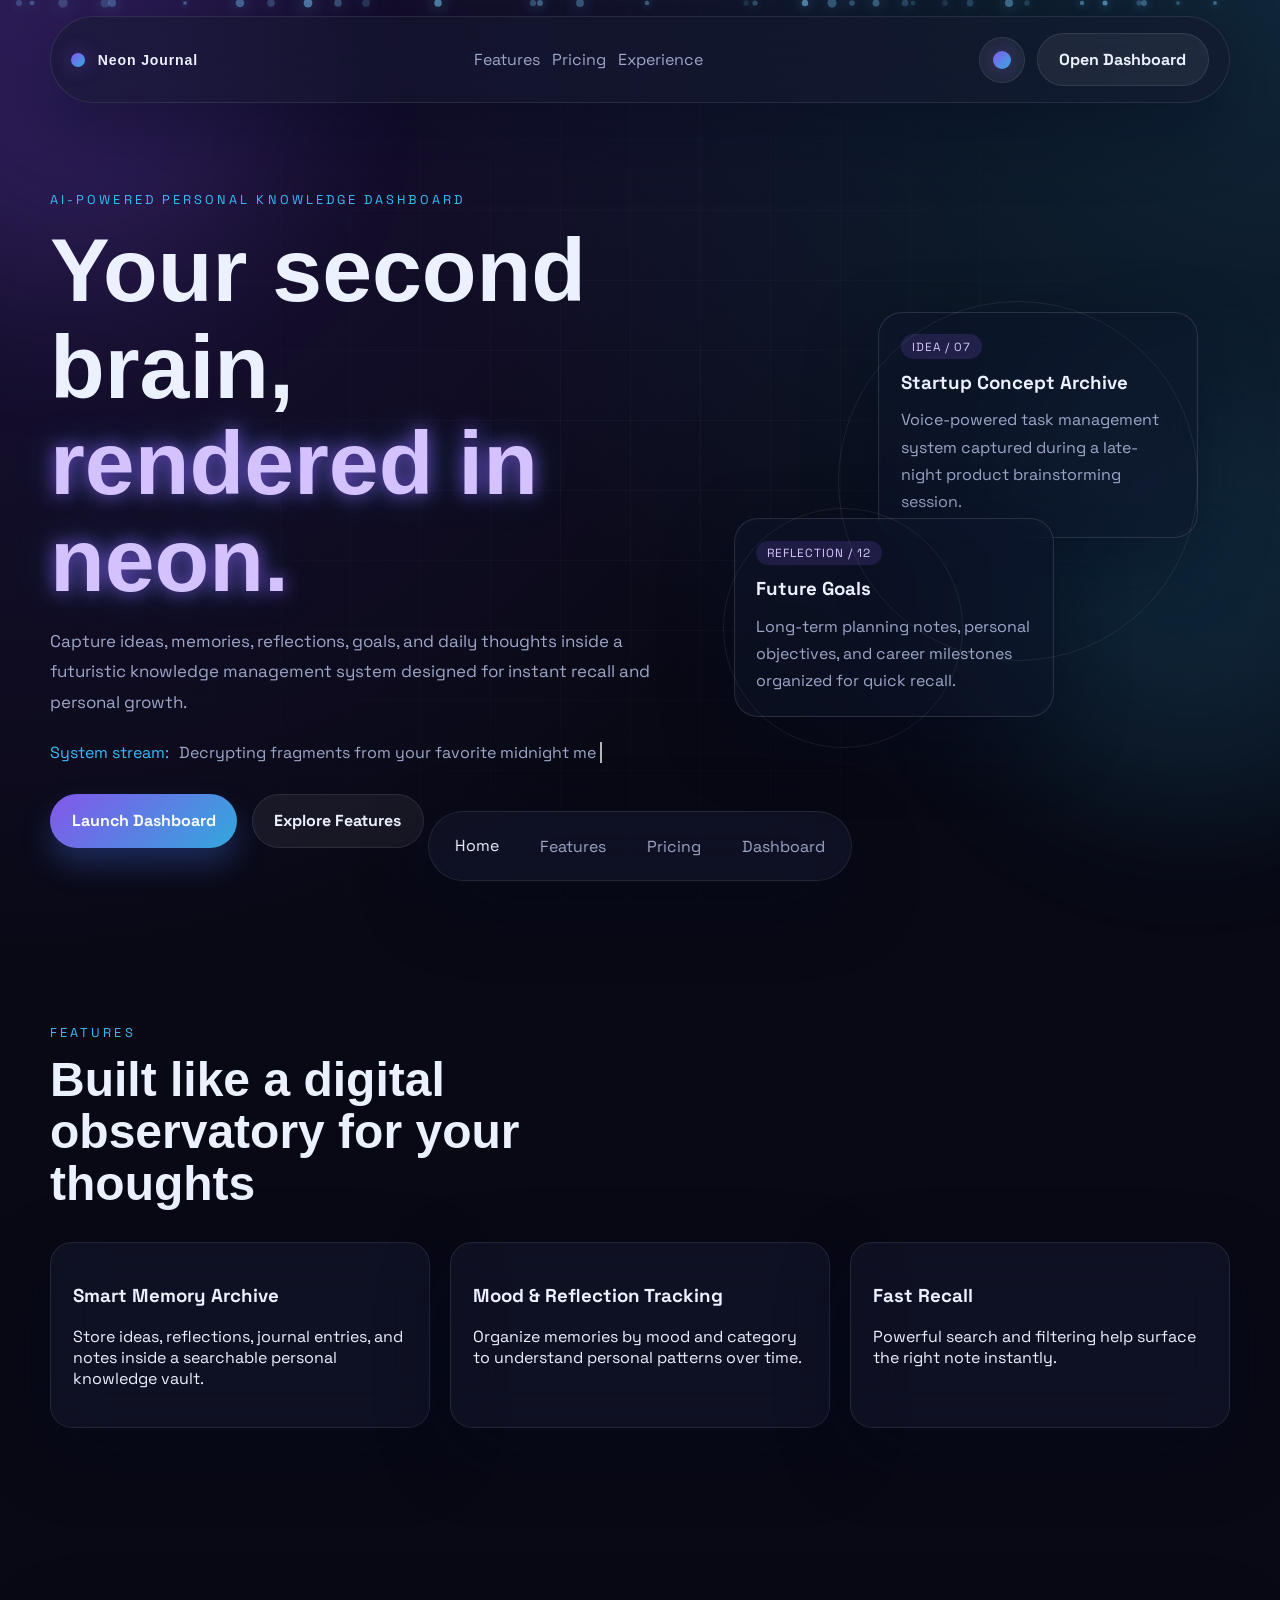
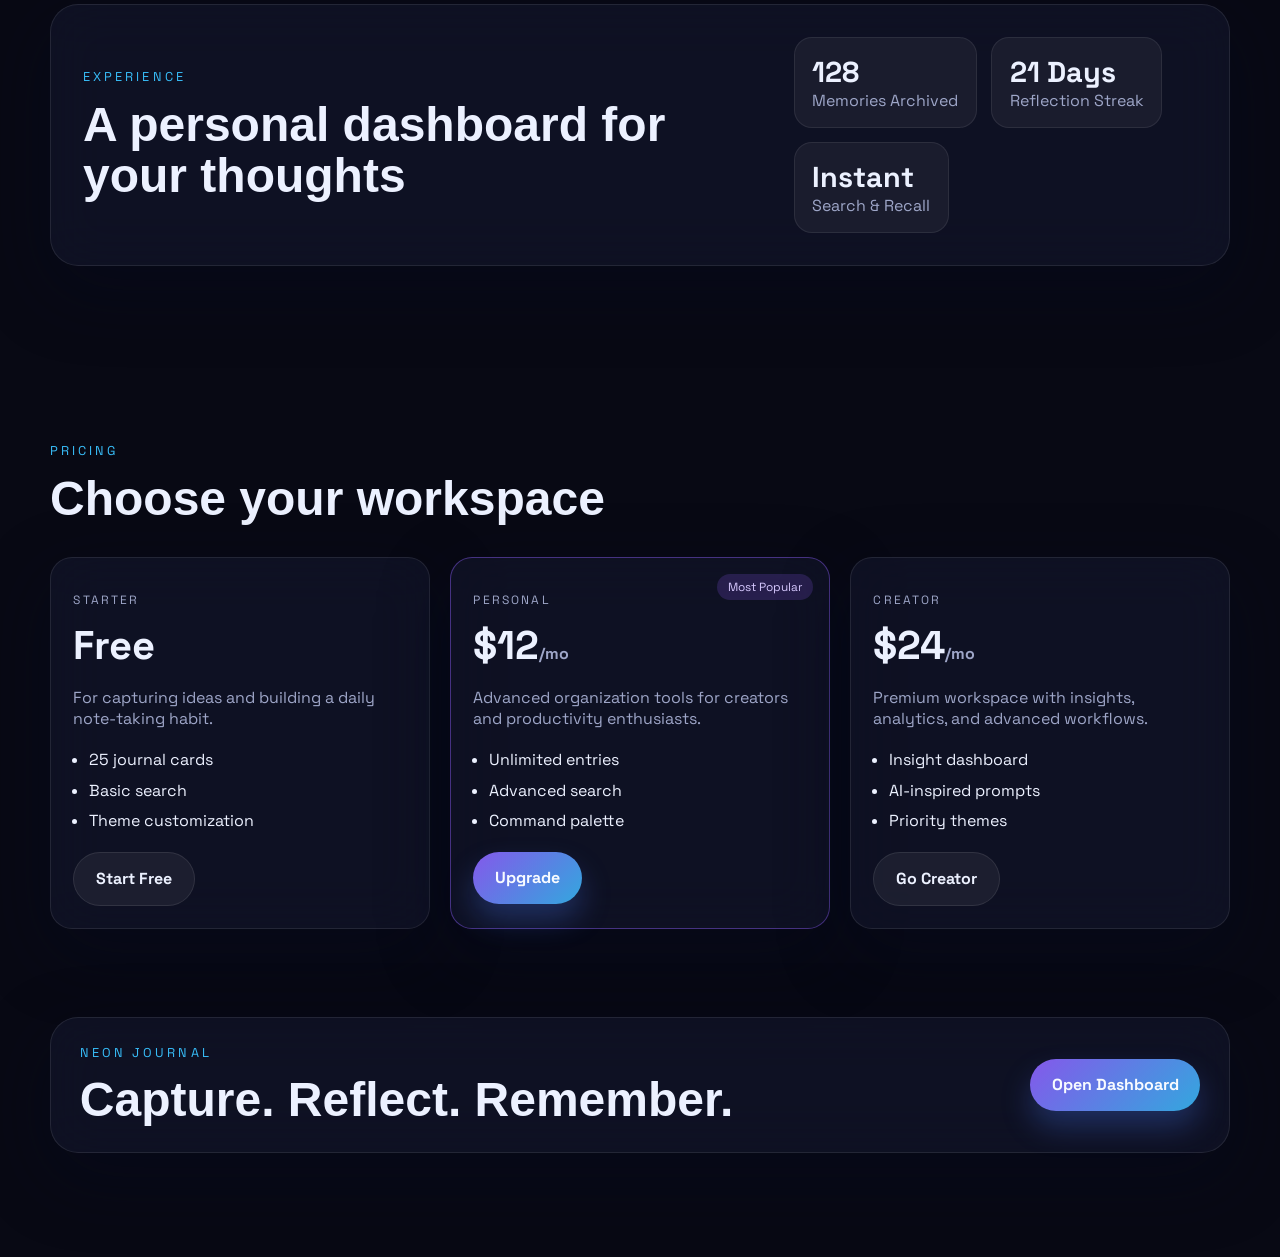
==== index.html @ 52aa4082 "Initial release: Neon Journal" ====
<!DOCTYPE html>
<html lang="en">
<head>
  <meta charset="UTF-8" />
  <meta name="viewport" content="width=device-width, initial-scale=1.0" />

  <title>Neon Journal</title>

  <meta
    name="description"
    content="A futuristic AI-inspired personal knowledge dashboard for notes, reflections, ideas, and memory tracking."
  />

  <link rel="preconnect" href="https://fonts.googleapis.com" />
  <link rel="preconnect" href="https://fonts.gstatic.com" crossorigin />

  <link
    href="https://fonts.googleapis.com/css2?family=Space+Grotesk:wght@400;500;700&family=Syncopate:wght@400;700&display=swap"
    rel="stylesheet"
  />

  <link rel="stylesheet" href="assets/css/main.css" />
</head>

<body class="theme-dark landing-page">
  <div class="loader" id="pageLoader" aria-hidden="true">
    <div class="loader__core"></div>
    <p class="loader__text">Booting Knowledge System...</p>
  </div>

  <div class="page-shell">
    <div class="particles" id="particles"></div>

    <div class="ambient ambient--left"></div>
    <div class="ambient ambient--right"></div>

    <!-- HEADER -->

    <header class="topbar glass-panel">
      <a class="brand" href="index.html">
        <span class="brand__mark"></span>
        <span class="brand__text">Neon Journal</span>
      </a>

      <nav class="topbar__nav">
        <a href="#features">Features</a>
        <a href="#pricing">Pricing</a>
        <a href="#experience">Experience</a>
      </nav>

      <div class="topbar__actions">
        <button
          class="icon-button theme-toggle"
          type="button"
          data-theme-toggle
          aria-label="Toggle theme"
        >
          <span class="theme-toggle__orb"></span>
        </button>

        <a class="button button--ghost" href="dashboard.html">
          Open Dashboard
        </a>
      </div>
    </header>

    <!-- MAIN -->

    <main>

      <!-- HERO -->

      <section class="hero section" id="hero">
        <div class="hero__content">

          <p class="eyebrow reveal">
            AI-Powered Personal Knowledge Dashboard
          </p>

          <h1 class="hero__title reveal">
            Your second brain,
            <span class="hero__title-glow">
              rendered in neon.
            </span>
          </h1>

          <p class="hero__copy reveal">
            Capture ideas, memories, reflections, goals, and daily thoughts
            inside a futuristic knowledge management system designed for
            instant recall and personal growth.
          </p>

          <div class="typing-line reveal">
            <span class="typing-line__label">System stream:</span>

            <span
              class="typing-line__text"
              id="landingTyping"
            ></span>
          </div>

          <div class="hero__actions reveal">
            <a class="button" href="dashboard.html">
              Launch Dashboard
            </a>

            <a class="button button--ghost" href="#features">
              Explore Features
            </a>
          </div>
        </div>

        <!-- FLOATING CARDS -->

        <div class="hero__visual reveal">

          <div class="floating-card floating-card--primary">
            <span class="floating-card__tag">
              Idea / 07
            </span>

            <h3>Startup Concept Archive</h3>

            <p>
              Voice-powered task management system captured during a late-night
              product brainstorming session.
            </p>
          </div>

          <div class="floating-card floating-card--secondary">
            <span class="floating-card__tag">
              Reflection / 12
            </span>

            <h3>Future Goals</h3>

            <p>
              Long-term planning notes, personal objectives, and career
              milestones organized for quick recall.
            </p>
          </div>

          <div class="orbit-ring orbit-ring--one"></div>
          <div class="orbit-ring orbit-ring--two"></div>

        </div>
      </section>

      <!-- FEATURES -->

      <section class="section section--feature" id="features">

        <div class="section-heading reveal">
          <p class="eyebrow">Features</p>

          <h2>
            Built like a digital observatory for your thoughts
          </h2>
        </div>

        <div class="feature-grid">

          <article class="glass-card reveal tilt-card">
            <h3>Smart Memory Archive</h3>

            <p>
              Store ideas, reflections, journal entries, and notes inside
              a searchable personal knowledge vault.
            </p>
          </article>

          <article class="glass-card reveal tilt-card">
            <h3>Mood & Reflection Tracking</h3>

            <p>
              Organize memories by mood and category to understand
              personal patterns over time.
            </p>
          </article>

          <article class="glass-card reveal tilt-card">
            <h3>Fast Recall</h3>

            <p>
              Powerful search and filtering help surface the right note
              instantly.
            </p>
          </article>

        </div>
      </section>

      <!-- EXPERIENCE -->

      <section
        class="section section--experience"
        id="experience"
      >
        <div class="experience-panel glass-panel reveal">

          <div>
            <p class="eyebrow">Experience</p>

            <h2>
              A personal dashboard for your thoughts
            </h2>
          </div>

          <div class="stat-strip">

            <div class="stat-chip">
              <strong>128</strong>
              <span>Memories Archived</span>
            </div>

            <div class="stat-chip">
              <strong>21 Days</strong>
              <span>Reflection Streak</span>
            </div>

            <div class="stat-chip">
              <strong>Instant</strong>
              <span>Search & Recall</span>
            </div>

          </div>
        </div>
      </section>

      <!-- PRICING -->

      <section
        class="section section--pricing"
        id="pricing"
      >

        <div class="section-heading reveal">
          <p class="eyebrow">Pricing</p>

          <h2>Choose your workspace</h2>
        </div>

        <div class="pricing-grid">

          <article class="pricing-card glass-card reveal">

            <p class="pricing-card__tier">
              Starter
            </p>

            <h3>Free</h3>

            <p>
              For capturing ideas and building a daily note-taking habit.
            </p>

            <ul class="pricing-card__list">
              <li>25 journal cards</li>
              <li>Basic search</li>
              <li>Theme customization</li>
            </ul>

            <a
              class="button button--ghost"
              href="dashboard.html"
            >
              Start Free
            </a>

          </article>

          <article
            class="pricing-card pricing-card--featured glass-card reveal"
          >

            <span class="pricing-card__badge">
              Most Popular
            </span>

            <p class="pricing-card__tier">
              Personal
            </p>

            <h3>$12<span>/mo</span></h3>

            <p>
              Advanced organization tools for creators and productivity enthusiasts.
            </p>

            <ul class="pricing-card__list">
              <li>Unlimited entries</li>
              <li>Advanced search</li>
              <li>Command palette</li>
            </ul>

            <a class="button" href="dashboard.html">
              Upgrade
            </a>

          </article>

          <article class="pricing-card glass-card reveal">

            <p class="pricing-card__tier">
              Creator
            </p>

            <h3>$24<span>/mo</span></h3>

            <p>
              Premium workspace with insights, analytics, and advanced workflows.
            </p>

            <ul class="pricing-card__list">
              <li>Insight dashboard</li>
              <li>AI-inspired prompts</li>
              <li>Priority themes</li>
            </ul>

            <a
              class="button button--ghost"
              href="dashboard.html"
            >
              Go Creator
            </a>

          </article>

        </div>
      </section>

    </main>

    <!-- FOOTER -->

    <footer class="footer glass-panel reveal">
      <div>
        <p class="eyebrow">
          Neon Journal
        </p>

        <h2>
          Capture. Reflect. Remember.
        </h2>
      </div>

      <a class="button" href="dashboard.html">
        Open Dashboard
      </a>
    </footer>

    <!-- DOCK -->

    <nav class="dock glass-panel">
      <a href="#hero" class="dock__item active">Home</a>
      <a href="#features" class="dock__item">Features</a>
      <a href="#pricing" class="dock__item">Pricing</a>
      <a href="dashboard.html" class="dock__item">Dashboard</a>
    </nav>
  </div>

  <script src="assets/js/landing.js"></script>
</body>
</html>
---- assets/css/main.css ----
:root {
  /* Shared design tokens for both pages */
  --bg: #080914;
  --bg-soft: rgba(14, 18, 40, 0.72);
  --panel: rgba(20, 24, 48, 0.55);
  --panel-strong: rgba(22, 28, 58, 0.82);
  --line: rgba(255, 255, 255, 0.09);
  --text: #ecf1ff;
  --muted: #9ea6c8;
  --primary: #8b5cf6;
  --secondary: #38bdf8;
  --accent: #7c3aed;
  --success: #34d399;
  --shadow: 0 24px 70px rgba(5, 10, 30, 0.42);
  --glow: 0 0 20px rgba(139, 92, 246, 0.45);
  --gradient: linear-gradient(
    135deg,
    rgba(139, 92, 246, 0.95),
    rgba(56, 189, 248, 0.88)
  );
  --radius-xl: 28px;
  --radius-lg: 22px;
  --radius-md: 16px;
  --radius-sm: 12px;
  --container: min(1180px, calc(100vw - 2rem));
  color-scheme: dark;
}

/* body.theme-light {
  --bg: #edf3ff;
 --bg: #f5f8ff;
  --bg-soft: rgba(255, 255, 255, 0.74);
  --panel: rgba(255, 255, 255, 0.62);
  --panel-strong: rgba(248, 251, 255, 0.88);
  --line: rgba(70, 85, 140, 0.14);
  --text: #151b33;
  --muted: #5e688d;
  --shadow: 0 24px 60px rgba(92, 115, 178, 0.18);
  color-scheme: light;
} */



body.theme-light {
  --bg: #f5f8ff;

  --bg-soft: rgba(255, 255, 255, 0.88);

  --panel: rgba(255, 255, 255, 0.78);

  --panel-strong: rgba(255, 255, 255, 0.92);

  --line: rgba(124, 140, 255, 0.12);

  --text: #0f172a;

  --muted: #64748b;

  --shadow: 0 18px 45px rgba(100, 120, 180, 0.12);

  color-scheme: light;
}

* {
  box-sizing: border-box;
}

html {
  scroll-behavior: smooth;
}

body {
  margin: 0;
  min-height: 100vh;
  font-family: "Space Grotesk", sans-serif;
  background:
    radial-gradient(
      circle at top left,
      rgba(124, 58, 237, 0.18),
      transparent 32%
    ),
    radial-gradient(
      circle at top right,
      rgba(56, 189, 248, 0.16),
      transparent 28%
    ),
    var(--bg);
  color: var(--text);
  overflow-x: hidden;
}

body::before {
  content: "";
  position: fixed;
  inset: 0;
  background-image:
    linear-gradient(rgba(255, 255, 255, 0.03) 1px, transparent 1px),
    linear-gradient(90deg, rgba(255, 255, 255, 0.03) 1px, transparent 1px);
  background-size: 70px 70px;
  mask-image: radial-gradient(circle at center, black, transparent 85%);
  pointer-events: none;
  z-index: -3;
}

a {
  color: inherit;
  text-decoration: none;
}

button,
input {
  font: inherit;
}

button {
  border: 0;
  cursor: pointer;
}

.hidden {
  display: none !important;
}

.page-shell {
  position: relative;
  isolation: isolate;
}

.particles {
  position: fixed;
  inset: 0;
  pointer-events: none;
  z-index: -2;
  overflow: hidden;
}

.particle {
  position: absolute;
  width: 6px;
  height: 6px;
  border-radius: 50%;
  background: rgba(120, 208, 255, 0.8);
  box-shadow: 0 0 12px rgba(120, 208, 255, 0.9);
  animation: drift linear infinite;
}

.ambient {
  position: fixed;
  width: 420px;
  height: 420px;
  border-radius: 50%;
  filter: blur(80px);
  opacity: 0.38;
  z-index: -1;
  pointer-events: none;
}

.ambient--left {
  top: -120px;
  left: -140px;
  background: rgba(139, 92, 246, 0.42);
}

.ambient--right {
  right: -120px;
  bottom: 10%;
  background: rgba(56, 189, 248, 0.28);
}

.glass-panel,
.glass-card {
  /* Glassmorphism surfaces reused across landing and dashboard UI */
  background: var(--panel);
  border: 1px solid var(--line);
  box-shadow: var(--shadow);
  backdrop-filter: blur(26px);
  -webkit-backdrop-filter: blur(26px);
}

.glass-card {
  border-radius: var(--radius-lg);
}

.topbar,
.footer,
.hero,
.section,
.dashboard-topbar,
.control-bar,
.sidebar {
  width: var(--container);
  margin-inline: auto;
}

.topbar {
  position: sticky;
  top: 1rem;
  z-index: 20;
  display: flex;
  align-items: center;
  justify-content: space-between;
  gap: 1rem;
  padding: 1rem 1.25rem;
  border-radius: 999px;
  margin-top: 1rem;
}

.brand {
  display: inline-flex;
  align-items: center;
  gap: 0.8rem;
  font-weight: 700;
}

.brand__mark {
  width: 14px;
  height: 14px;
  border-radius: 50%;
  background: var(--gradient);
  box-shadow: var(--glow);
}

.brand__text {
  font-family: "Syncopate", sans-serif;
  letter-spacing: 0.06em;
  font-size: 0.88rem;
}

.topbar__nav,
.topbar__actions,
.dashboard-topbar__actions {
  display: flex;
  align-items: center;
  gap: 0.75rem;
}

.topbar__nav a,
.sidebar__link,
.dock__item {
  color: var(--muted);
  transition:
    color 180ms ease,
    transform 180ms ease;
}

.topbar__nav a:hover,
.sidebar__link:hover,
.dock__item:hover,
.dock__item.active {
  color: var(--text);
  transform: translateY(-1px);
}

.icon-button,
.button,
.filter-button,
.pill-button,
.command-item {
  position: relative;
  overflow: hidden;
}

.button {
  display: inline-flex;
  align-items: center;
  justify-content: center;
  gap: 0.5rem;
  padding: 0.95rem 1.35rem;
  border-radius: 999px;
  background: var(--gradient);
  color: #f8fbff;
  font-weight: 700;
  box-shadow: 0 16px 30px rgba(77, 126, 255, 0.28);
  transition:
    transform 180ms ease,
    box-shadow 180ms ease,
    filter 180ms ease;
}

.button:hover,
.icon-button:hover,
.filter-button:hover,
.pill-button:hover,
.command-item:hover {
  transform: translateY(-2px) scale(1.01);
}

.button:active,
.icon-button:active,
.filter-button:active,
.pill-button:active,
.command-item:active {
  transform: translateY(0) scale(0.98);
}

.button--ghost {
  background: rgba(255, 255, 255, 0.06);
  color: var(--text);
  border: 1px solid var(--line);
  box-shadow: none;
}

.icon-button {
  display: inline-grid;
  place-items: center;
  width: 46px;
  height: 46px;
  border-radius: 50%;
  background: rgba(255, 255, 255, 0.06);
  border: 1px solid var(--line);
  color: var(--text);
  transition:
    transform 180ms ease,
    background 180ms ease;
}

.theme-toggle__orb {
  width: 18px;
  height: 18px;
  border-radius: 50%;
  background: var(--gradient);
  box-shadow: var(--glow);
}

.section {
  padding: 5.5rem 0;
}

.hero {
  min-height: calc(100vh - 120px);
  display: grid;
  grid-template-columns: 1.08fr 0.92fr;
  align-items: center;
  gap: 2rem;
}

.eyebrow {
  margin: 0 0 0.85rem;
  font-size: 0.8rem;
  text-transform: uppercase;
  letter-spacing: 0.24em;
  color: var(--secondary);
}

.hero__title,
.section-heading h2,
.experience-panel h2,
.footer h2,
.dashboard-topbar h1,
.notes-section__header h2 {
  margin: 0;
  font-family: "Syncopate", sans-serif;
  line-height: 1.08;
}

.hero__title {
  font-size: clamp(3rem, 7vw, 6rem);
}

.hero__title-glow {
  display: block;
  color: #d4c2ff;
  text-shadow:
    0 0 18px rgba(139, 92, 246, 0.8),
    0 0 40px rgba(56, 189, 248, 0.28);
}

.hero__copy {
  max-width: 58ch;
  color: var(--muted);
  font-size: 1.06rem;
  line-height: 1.8;
}

.typing-line {
  display: flex;
  gap: 0.6rem;
  align-items: center;
  min-height: 2rem;
  margin: 1.2rem 0 1.6rem;
  color: var(--muted);
}

.typing-line__label {
  color: var(--secondary);
}

.typing-line__text {
  border-right: 2px solid rgba(255, 255, 255, 0.7);
  padding-right: 0.25rem;
  white-space: nowrap;
  overflow: hidden;
}

.hero__actions {
  display: flex;
  flex-wrap: wrap;
  gap: 0.9rem;
}

.hero__visual {
  position: relative;
  min-height: 520px;
}

.floating-card {
  position: absolute;
  width: min(320px, 85%);
  padding: 1.35rem;
  border-radius: 24px;
  background: rgba(14, 20, 42, 0.55);
  border: 1px solid rgba(255, 255, 255, 0.12);
  box-shadow:
    var(--shadow),
    inset 0 0 20px rgba(255, 255, 255, 0.02);
  backdrop-filter: blur(18px);
  animation: floatCard 6s ease-in-out infinite;
}

.floating-card h3,
.floating-card p {
  margin: 0;
}

.floating-card p {
  margin-top: 0.8rem;
  color: var(--muted);
  line-height: 1.7;
}

.floating-card__tag {
  display: inline-flex;
  margin-bottom: 0.75rem;
  padding: 0.3rem 0.7rem;
  border-radius: 999px;
  background: rgba(139, 92, 246, 0.16);
  color: #d8c9ff;
  font-size: 0.74rem;
  letter-spacing: 0.08em;
  text-transform: uppercase;
}

.floating-card--primary {
  top: 10%;
  right: 6%;
}

.floating-card--secondary {
  left: 6%;
  bottom: 12%;
  animation-delay: -2.6s;
}

.orbit-ring {
  position: absolute;
  border: 1px solid rgba(255, 255, 255, 0.08);
  border-radius: 50%;
}

.orbit-ring--one {
  inset: 8% 6% auto auto;
  width: 360px;
  height: 360px;
}

.orbit-ring--two {
  inset: auto auto 6% 4%;
  width: 240px;
  height: 240px;
}

.section-heading {
  max-width: 680px;
  margin-bottom: 2rem;
}

.section-heading h2,
.experience-panel h2,
.footer h2,
.dashboard-topbar h1,
.notes-section__header h2 {
  font-size: clamp(1.8rem, 4vw, 3rem);
}

.feature-grid,
.pricing-grid,
.analytics-grid,
.notes-grid {
  display: grid;
  gap: 1.25rem;
}

.feature-grid {
  grid-template-columns: repeat(3, minmax(0, 1fr));
}

.pricing-grid {
  grid-template-columns: repeat(3, minmax(0, 1fr));
}

.glass-card {
  padding: 1.4rem;
  transition:
    transform 220ms ease,
    border-color 220ms ease,
    box-shadow 220ms ease;
}

.glass-card:hover {
  transform: translateY(-6px);
  border-color: rgba(131, 179, 255, 0.34);
  box-shadow:
    var(--shadow),
    0 0 24px rgba(82, 189, 255, 0.12);
}

.tilt-card {
  transform-style: preserve-3d;
}

.experience-panel {
  border-radius: var(--radius-xl);
  padding: 2rem;
  display: flex;
  align-items: center;
  justify-content: space-between;
  gap: 1.4rem;
}

.stat-strip {
  display: flex;
  flex-wrap: wrap;
  gap: 0.9rem;
}

.stat-chip {
  min-width: 140px;
  padding: 1rem 1.1rem;
  border-radius: 18px;
  background: rgba(255, 255, 255, 0.05);
  border: 1px solid rgba(255, 255, 255, 0.08);
}

.stat-chip strong,
.analytics-card h3 {
  display: block;
  font-size: 1.8rem;
}

.stat-chip span,
.pricing-card p,
.analytics-card p,
.analytics-card .trend,
.mini-feed__item p,
.note-card__excerpt,
.empty-state p {
  color: var(--muted);
}

.pricing-card {
  position: relative;
}

.pricing-card__tier {
  text-transform: uppercase;
  letter-spacing: 0.18em;
  font-size: 0.75rem;
}

.pricing-card h3 {
  margin: 0.4rem 0 0.8rem;
  font-size: 2.5rem;
}

.pricing-card h3 span {
  font-size: 1rem;
  color: var(--muted);
}

.pricing-card__list {
  padding-left: 1rem;
  line-height: 1.9;
  color: var(--text);
}

.pricing-card--featured {
  border-color: rgba(139, 92, 246, 0.45);
  transform: translateY(-8px);
}

.pricing-card__badge {
  position: absolute;
  top: 1rem;
  right: 1rem;
  padding: 0.35rem 0.7rem;
  border-radius: 999px;
  background: rgba(139, 92, 246, 0.2);
  color: #d7c9ff;
  font-size: 0.74rem;
}

.footer {
  margin-bottom: 6.5rem;
  padding: 1.6rem 1.8rem;
  display: flex;
  align-items: center;
  justify-content: space-between;
  border-radius: var(--radius-xl);
}

.dock {
  position: fixed;
  left: 50%;
  bottom: 1.2rem;
  transform: translateX(-50%);
  z-index: 25;
  display: flex;
  align-items: center;
  gap: 0.55rem;
  padding: 0.65rem;
  border-radius: 999px;
}

.dock__item {
  padding: 0.8rem 1rem;
  border-radius: 999px;
}

.dock__item--button {
  background: transparent;
}

.dashboard-shell {
  display: grid;
  grid-template-columns: 300px 1fr;
  gap: 1rem;
  width: min(1400px, calc(100vw - 2rem));
  margin: 1rem auto 6rem;
}

.sidebar {
  width: auto;
  margin: 0;
  position: sticky;
  top: 1rem;
  min-height: calc(100vh - 2rem);
  border-radius: 32px;
  padding: 1.25rem;
  display: flex;
  flex-direction: column;
  gap: 1.5rem;
}

.sidebar.collapsed {
  width: 96px;
}

.sidebar.collapsed .brand__text,
.sidebar.collapsed .sidebar__label,
.sidebar.collapsed .sidebar__link,
.sidebar.collapsed .mini-feed,
.sidebar.collapsed .mood-pills {
  display: none;
}

.sidebar.collapsed .sidebar__header,
.sidebar.collapsed .sidebar__section {
  justify-content: center;
}

.sidebar__header,
.sidebar__section,
.notes-section__header,
.command-palette__header,
.note-meta {
  display: flex;
  align-items: center;
  justify-content: space-between;
  gap: 1rem;
}

.sidebar__section {
  flex-direction: column;
  align-items: stretch;
}

.sidebar__section--grow {
  flex: 1;
}

.sidebar__label {
  margin: 0;
  color: var(--muted);
  text-transform: uppercase;
  letter-spacing: 0.18em;
  font-size: 0.72rem;
}

.sidebar__link {
  padding: 0.85rem 1rem;
  border-radius: 16px;
  background: rgba(255, 255, 255, 0.04);
}

.sidebar__link.active {
  color: var(--text);
  background: rgba(139, 92, 246, 0.14);
}

.icon-button__bars,
.note-modal__close-icon {
  width: 18px;
  height: 2px;
  background: currentColor;
  position: relative;
  display: block;
}

.icon-button__bars::before,
.icon-button__bars::after,
.note-modal__close-icon::before,
.note-modal__close-icon::after {
  content: "";
  position: absolute;
  left: 0;
  width: 18px;
  height: 2px;
  background: currentColor;
}

.icon-button__bars::before {
  top: -6px;
}

.icon-button__bars::after {
  top: 6px;
}

.note-modal__close-icon {
  background: transparent;
}

.note-modal__close-icon::before {
  transform: rotate(45deg);
}

.note-modal__close-icon::after {
  transform: rotate(-45deg);
}

.mood-pills,
.filter-group {
  display: flex;
  flex-wrap: wrap;
  gap: 0.65rem;
}

.pill-button,
.filter-button {
  padding: 0.78rem 1rem;
  border-radius: 999px;
  border: 1px solid var(--line);
  background: rgba(255, 255, 255, 0.06);
  color: var(--text);
}

.filter-button.active {
  background: rgba(139, 92, 246, 0.2);
  box-shadow: 0 0 16px rgba(139, 92, 246, 0.18);
}

.mini-feed {
  display: grid;
  gap: 0.9rem;
}

.mini-feed__item {
  display: flex;
  gap: 0.9rem;
  padding: 1rem;
  border-radius: 18px;
  background: rgba(255, 255, 255, 0.04);
}

.mini-feed__dot {
  width: 10px;
  height: 10px;
  margin-top: 0.4rem;
  border-radius: 50%;
  background: var(--secondary);
  box-shadow: 0 0 14px rgba(56, 189, 248, 0.8);
}

.dashboard-main {
  display: flex;
  flex-direction: column;
  gap: 1rem;
}

.dashboard-topbar,
.control-bar {
  width: auto;
  margin: 0;
  border-radius: 32px;
  padding: 1.35rem 1.4rem;
}

.dashboard-topbar {
  display: flex;
  align-items: center;
  justify-content: space-between;
  gap: 1rem;
}

.analytics-grid {
  grid-template-columns: repeat(3, minmax(0, 1fr));
}

.analytics-card h3,
.analytics-card p,
.analytics-card .trend {
  margin: 0;
}

.trend--up {
  color: var(--success) !important;
}

.control-bar {
  display: flex;
  align-items: end;
  justify-content: space-between;
  gap: 1rem;
}

.search-field {
  display: grid;
  gap: 0.55rem;
  flex: 1;
  color: var(--muted);
}

.search-field input,
.command-palette input {
  width: 100%;
  padding: 1rem 1.1rem;
  border-radius: 16px;
  border: 1px solid var(--line);
  background: rgba(255, 255, 255, 0.05);
  color: var(--text);
  outline: none;
}

.search-field input:focus,
.command-palette input:focus {
  border-color: rgba(139, 92, 246, 0.55);
  box-shadow: 0 0 0 4px rgba(139, 92, 246, 0.12);
}

.notes-section {
  padding-bottom: 2rem;
}

.notes-grid {
  grid-template-columns: repeat(3, minmax(0, 1fr));
  margin-top: 1.25rem;
}

.note-card {
  position: relative;
  min-height: 220px;
  padding: 1.3rem;
  border-radius: 24px;
  background: linear-gradient(
    180deg,
    rgba(20, 25, 50, 0.9),
    rgba(8, 10, 22, 0.68)
  );
  border: 1px solid rgba(255, 255, 255, 0.1);
  box-shadow: var(--shadow);
  transition:
    transform 220ms ease,
    box-shadow 220ms ease,
    border-color 220ms ease;
}

.note-card::after {
  content: "";
  position: absolute;
  inset: 1px;
  border-radius: inherit;
  background: linear-gradient(
    130deg,
    rgba(139, 92, 246, 0.12),
    transparent 40%,
    rgba(56, 189, 248, 0.12)
  );
  pointer-events: none;
}

.note-card:hover {
  transform: translateY(-6px) rotateX(5deg);
  box-shadow:
    var(--shadow),
    0 0 26px rgba(84, 125, 255, 0.2);
  border-color: rgba(150, 196, 255, 0.26);
}

.note-card__top,
.note-card__bottom {
  display: flex;
  align-items: center;
  justify-content: space-between;
  gap: 0.75rem;
}

.note-card__badge {
  padding: 0.35rem 0.7rem;
  border-radius: 999px;
  font-size: 0.74rem;
  text-transform: uppercase;
  letter-spacing: 0.12em;
  background: rgba(139, 92, 246, 0.16);
  color: #d9cbff;
}

.note-card__mood {
  color: var(--secondary);
}

.note-card h3,
.empty-state h3,
.note-modal h2 {
  margin: 1rem 0 0.75rem;
}

.note-card__excerpt {
  line-height: 1.7;
}

.note-card__bottom {
  margin-top: 1.4rem;
  color: var(--muted);
}

.empty-state {
  margin-top: 1.25rem;
  text-align: center;
  padding: 2rem 1.4rem;
}

.empty-state__icon {
  width: 84px;
  height: 84px;
  margin: 0 auto 1rem;
  border-radius: 24px;
  background: radial-gradient(
    circle at 30% 30%,
    rgba(139, 92, 246, 0.7),
    rgba(56, 189, 248, 0.16)
  );
  box-shadow: var(--glow);
}

.notifications {
  position: fixed;
  right: 1rem;
  top: 1rem;
  z-index: 40;
  display: grid;
  gap: 0.8rem;
}

.notification {
  min-width: 260px;
  padding: 1rem 1.1rem;
  border-radius: 20px;
  background: rgba(14, 20, 42, 0.82);
  border: 1px solid rgba(255, 255, 255, 0.1);
  box-shadow: var(--shadow);
  animation:
    slideIn 260ms ease,
    fadeOut 300ms ease 3.6s forwards;
}

.notification strong,
.notification p {
  margin: 0;
}

.notification p {
  margin-top: 0.3rem;
  color: var(--muted);
}

.command-palette,
.note-modal {
  position: fixed;
  inset: 0;
  z-index: 45;
}

.command-palette__backdrop,
.note-modal__backdrop {
  position: absolute;
  inset: 0;
  background: rgba(4, 6, 16, 0.7);
  backdrop-filter: blur(6px);
}

.command-palette__panel,
.note-modal__panel {
  position: relative;
  z-index: 1;
  width: min(680px, calc(100vw - 2rem));
  margin: 10vh auto 0;
  border-radius: 30px;
  padding: 1.4rem;
}

.command-list {
  display: grid;
  gap: 0.7rem;
  margin-top: 1rem;
}

.command-item {
  padding: 1rem 1.1rem;
  border-radius: 16px;
  border: 1px solid var(--line);
  background: rgba(255, 255, 255, 0.04);
  color: var(--text);
  text-align: left;
}

.note-modal__panel {
  width: min(720px, calc(100vw - 2rem));
}

.note-modal__close {
  position: absolute;
  top: 1rem;
  right: 1rem;
}

.note-modal__eyebrow {
  margin: 0;
  text-transform: uppercase;
  letter-spacing: 0.18em;
  color: var(--secondary);
  font-size: 0.78rem;
}

.note-meta {
  justify-content: flex-start;
  color: var(--muted);
}

.loader {
  position: fixed;
  inset: 0;
  z-index: 60;
  display: grid;
  place-items: center;
  gap: 1rem;
  background:
    radial-gradient(circle at top, rgba(56, 189, 248, 0.22), transparent 30%),
    radial-gradient(
      circle at bottom,
      rgba(139, 92, 246, 0.24),
      transparent 36%
    ),
    rgba(5, 8, 18, 0.96);
  transition:
    opacity 450ms ease,
    visibility 450ms ease;
}

.loader.is-hidden {
  opacity: 0;
  visibility: hidden;
}

.loader__core {
  width: 72px;
  height: 72px;
  border-radius: 50%;
  border: 3px solid rgba(255, 255, 255, 0.1);
  border-top-color: var(--secondary);
  border-right-color: var(--primary);
  box-shadow: var(--glow);
  animation: spin 900ms linear infinite;
}

.loader__text {
  margin: 0;
  color: #cfd8ff;
  letter-spacing: 0.08em;
}

.reveal {
  opacity: 0;
  transform: translateY(20px);
  transition:
    opacity 700ms ease,
    transform 700ms ease;
}

.reveal.is-visible {
  opacity: 1;
  transform: translateY(0);
}

.pulse-button {
  animation: pulseGlow 2.4s ease-in-out infinite;
}

@keyframes floatCard {
  0%,
  100% {
    transform: translateY(0px);
  }
  50% {
    transform: translateY(-16px);
  }
}

@keyframes drift {
  from {
    transform: translateY(110vh) scale(0.8);
  }
  to {
    transform: translateY(-10vh) scale(1.15);
  }
}

@keyframes spin {
  to {
    transform: rotate(360deg);
  }
}

@keyframes slideIn {
  from {
    opacity: 0;
    transform: translateX(24px);
  }
  to {
    opacity: 1;
    transform: translateX(0);
  }
}

@keyframes fadeOut {
  to {
    opacity: 0;
    transform: translateY(-8px);
  }
}

@keyframes pulseGlow {
  0%,
  100% {
    box-shadow: 0 16px 30px rgba(77, 126, 255, 0.2);
  }
  50% {
    box-shadow: 0 18px 42px rgba(139, 92, 246, 0.42);
  }
}

@media (max-width: 1100px) {
  .hero,
  .feature-grid,
  .pricing-grid,
  .analytics-grid,
  .notes-grid,
  .dashboard-shell {
    grid-template-columns: 1fr;
  }

  .hero__visual {
    min-height: 420px;
  }

  .experience-panel,
  .dashboard-topbar,
  .control-bar,
  .footer {
    flex-direction: column;
    align-items: flex-start;
  }

  .sidebar {
    position: relative;
    min-height: auto;
  }
}

@media (max-width: 780px) {
  .topbar {
    border-radius: 28px;
    padding: 1rem;
    flex-wrap: wrap;
  }

  .topbar__nav {
    display: none;
  }

  .hero {
    min-height: auto;
    padding-top: 2rem;
  }

  .floating-card--primary,
  .floating-card--secondary {
    position: relative;
    width: 100%;
    left: auto;
    right: auto;
    top: auto;
    bottom: auto;
    margin-bottom: 1rem;
  }

  .orbit-ring {
    display: none;
  }

  .dock {
    width: calc(100vw - 1rem);
    justify-content: space-between;
  }

  .dashboard-shell {
    width: calc(100vw - 1rem);
    margin-inline: 0.5rem;
  }

  .sidebar.collapsed {
    width: auto;
  }
}

@media (prefers-reduced-motion: reduce) {
  *,
  *::before,
  *::after {
    animation-duration: 0.01ms !important;
    animation-iteration-count: 1 !important;
    transition-duration: 0.01ms !important;
    scroll-behavior: auto !important;
  }
}







/* ==========================================
   LIGHT THEME FIXES
   ========================================== */

body.theme-light {
  background:
    radial-gradient(
      circle at top left,
      rgba(139, 92, 246, 0.12),
      transparent 35%
    ),
    radial-gradient(
      circle at top right,
      rgba(56, 189, 248, 0.10),
      transparent 30%
    ),
    var(--bg);
}

/* grid overlay */
body.theme-light::before {
  background-image:
    linear-gradient(rgba(30, 41, 59, 0.03) 1px, transparent 1px),
    linear-gradient(90deg, rgba(30, 41, 59, 0.03) 1px, transparent 1px);
}

/* glass panels */
body.theme-light .glass-panel,
body.theme-light .glass-card,
body.theme-light .sidebar,
body.theme-light .dashboard-topbar,
body.theme-light .control-bar {
  background: rgba(255,255,255,0.78);
  border: 1px solid rgba(148,163,184,0.15);
  box-shadow: 0 12px 35px rgba(15,23,42,0.08);
}

/* hero glowing title */
body.theme-light .hero__title-glow {
  color: #8b5cf6;
  text-shadow:
    0 0 12px rgba(139,92,246,0.25),
    0 0 24px rgba(139,92,246,0.15);
}

/* floating cards */
body.theme-light .floating-card {
  background: rgba(255,255,255,0.82);
  border: 1px solid rgba(148,163,184,0.15);
  color: #0f172a;
  box-shadow:
    0 12px 35px rgba(15,23,42,0.08);
}

body.theme-light .floating-card h3 {
  color: #0f172a;
}

body.theme-light .floating-card p {
  color: #475569;
}

body.theme-light .floating-card__tag {
  background: rgba(139,92,246,0.12);
  color: #6d28d9;
}

/* orbit rings */
body.theme-light .orbit-ring {
  border-color: rgba(148,163,184,0.16);
}

/* stat chips */
body.theme-light .stat-chip {
  background: rgba(255,255,255,0.7);
  border: 1px solid rgba(148,163,184,0.12);
}

/* sidebar links */
body.theme-light .sidebar__link {
  background: rgba(148,163,184,0.08);
}

body.theme-light .sidebar__link.active {
  background: rgba(139,92,246,0.12);
}

/* pills and filters */
body.theme-light .pill-button,
body.theme-light .filter-button {
  background: rgba(255,255,255,0.65);
  border: 1px solid rgba(148,163,184,0.15);
  color: #0f172a;
}

body.theme-light .filter-button.active {
  background: rgba(139,92,246,0.14);
}

/* search */
body.theme-light .search-field input,
body.theme-light .command-palette input {
  background: rgba(255,255,255,0.8);
  border: 1px solid rgba(148,163,184,0.16);
  color: #0f172a;
}

/* note cards */
body.theme-light .note-card {
  background: linear-gradient(
    180deg,
    rgba(255,255,255,0.95),
    rgba(245,248,255,0.92)
  );
  border: 1px solid rgba(148,163,184,0.14);
  box-shadow: 0 12px 35px rgba(15,23,42,0.08);
}

body.theme-light .note-card h3 {
  color: #0f172a;
}

body.theme-light .note-card__excerpt {
  color: #475569;
}

body.theme-light .note-card__bottom {
  color: #64748b;
}

body.theme-light .note-card__badge {
  background: rgba(139,92,246,0.12);
  color: #6d28d9;
}

/* mini feed */
body.theme-light .mini-feed__item {
  background: rgba(255,255,255,0.72);
}

/* notifications */
body.theme-light .notification {
  background: rgba(255,255,255,0.92);
  color: #0f172a;
  border: 1px solid rgba(148,163,184,0.14);
}

body.theme-light .notification p {
  color: #64748b;
}

/* command palette */
body.theme-light .command-item {
  background: rgba(255,255,255,0.82);
  border: 1px solid rgba(148,163,184,0.14);
  color: #0f172a;
}

/* modal */
body.theme-light .command-palette__backdrop,
body.theme-light .note-modal__backdrop {
  background: rgba(255,255,255,0.35);
  backdrop-filter: blur(10px);
}

/* dock */
body.theme-light .dock {
  background: rgba(255,255,255,0.82);
  border: 1px solid rgba(148,163,184,0.14);
}

/* buttons */
body.theme-light .button--ghost {
  background: rgba(255,255,255,0.7);
  border: 1px solid rgba(148,163,184,0.15);
}

/* analytics cards */
body.theme-light .analytics-card {
  background: rgba(255,255,255,0.85);
}

/* footer */
body.theme-light .footer {
  background: rgba(255,255,255,0.82);
}
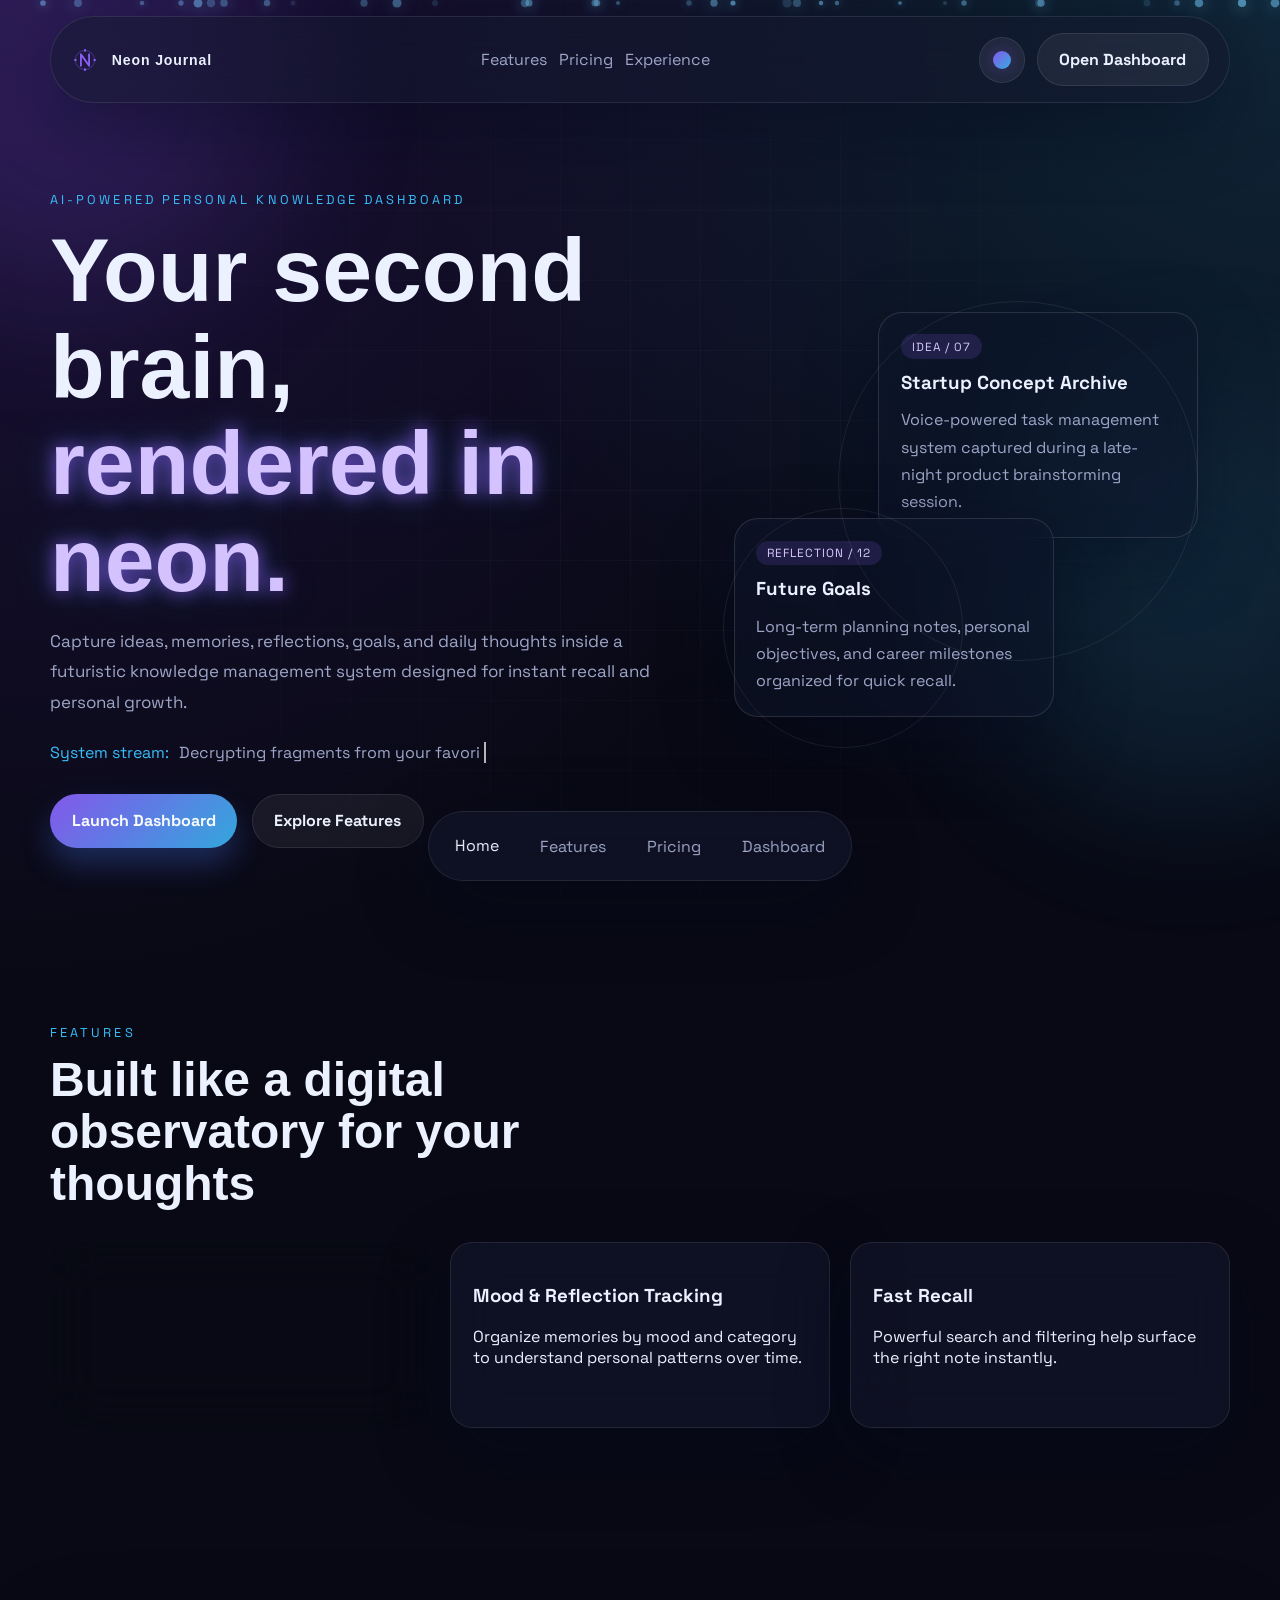
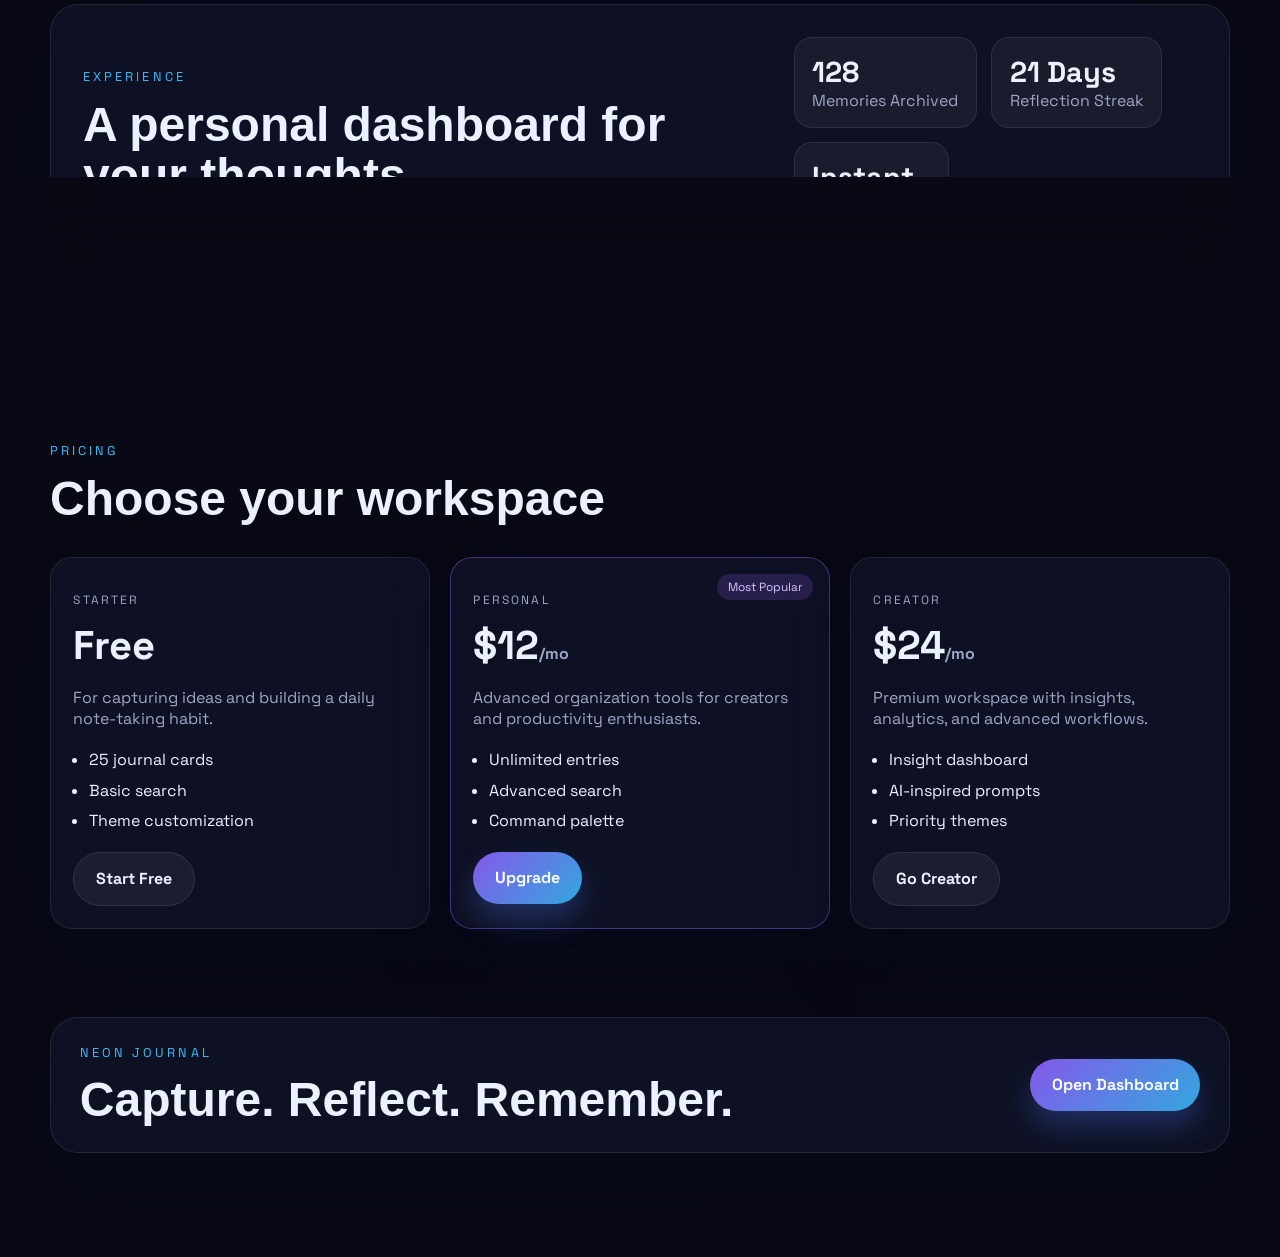
==== commit 429f7d56: "Added Favicon" ====
--- a/index.html
+++ b/index.html
@@ -19,6 +19,9 @@
     rel="stylesheet"
   />
 
+  <!-- Logo / Favicon -->
+  <link rel="icon" type="image/svg+xml" href="assets/img/logo.svg" />
+
   <link rel="stylesheet" href="assets/css/main.css" />
 </head>
 
@@ -38,7 +41,11 @@
 
     <header class="topbar glass-panel">
       <a class="brand" href="index.html">
-        <span class="brand__mark"></span>
+       <img
+  src="assets/img/logo.svg"
+  alt="Neon Journal Logo"
+  class="brand__logo"
+/>
         <span class="brand__text">Neon Journal</span>
       </a>
 
--- a/assets/css/main.css
+++ b/assets/css/main.css
@@ -25,7 +25,11 @@
   --container: min(1180px, calc(100vw - 2rem));
   color-scheme: dark;
 }
-
+.brand__logo{
+  width:28px;
+  height:28px;
+  display:block;
+}
 /* body.theme-light {
   --bg: #edf3ff;
  --bg: #f5f8ff;
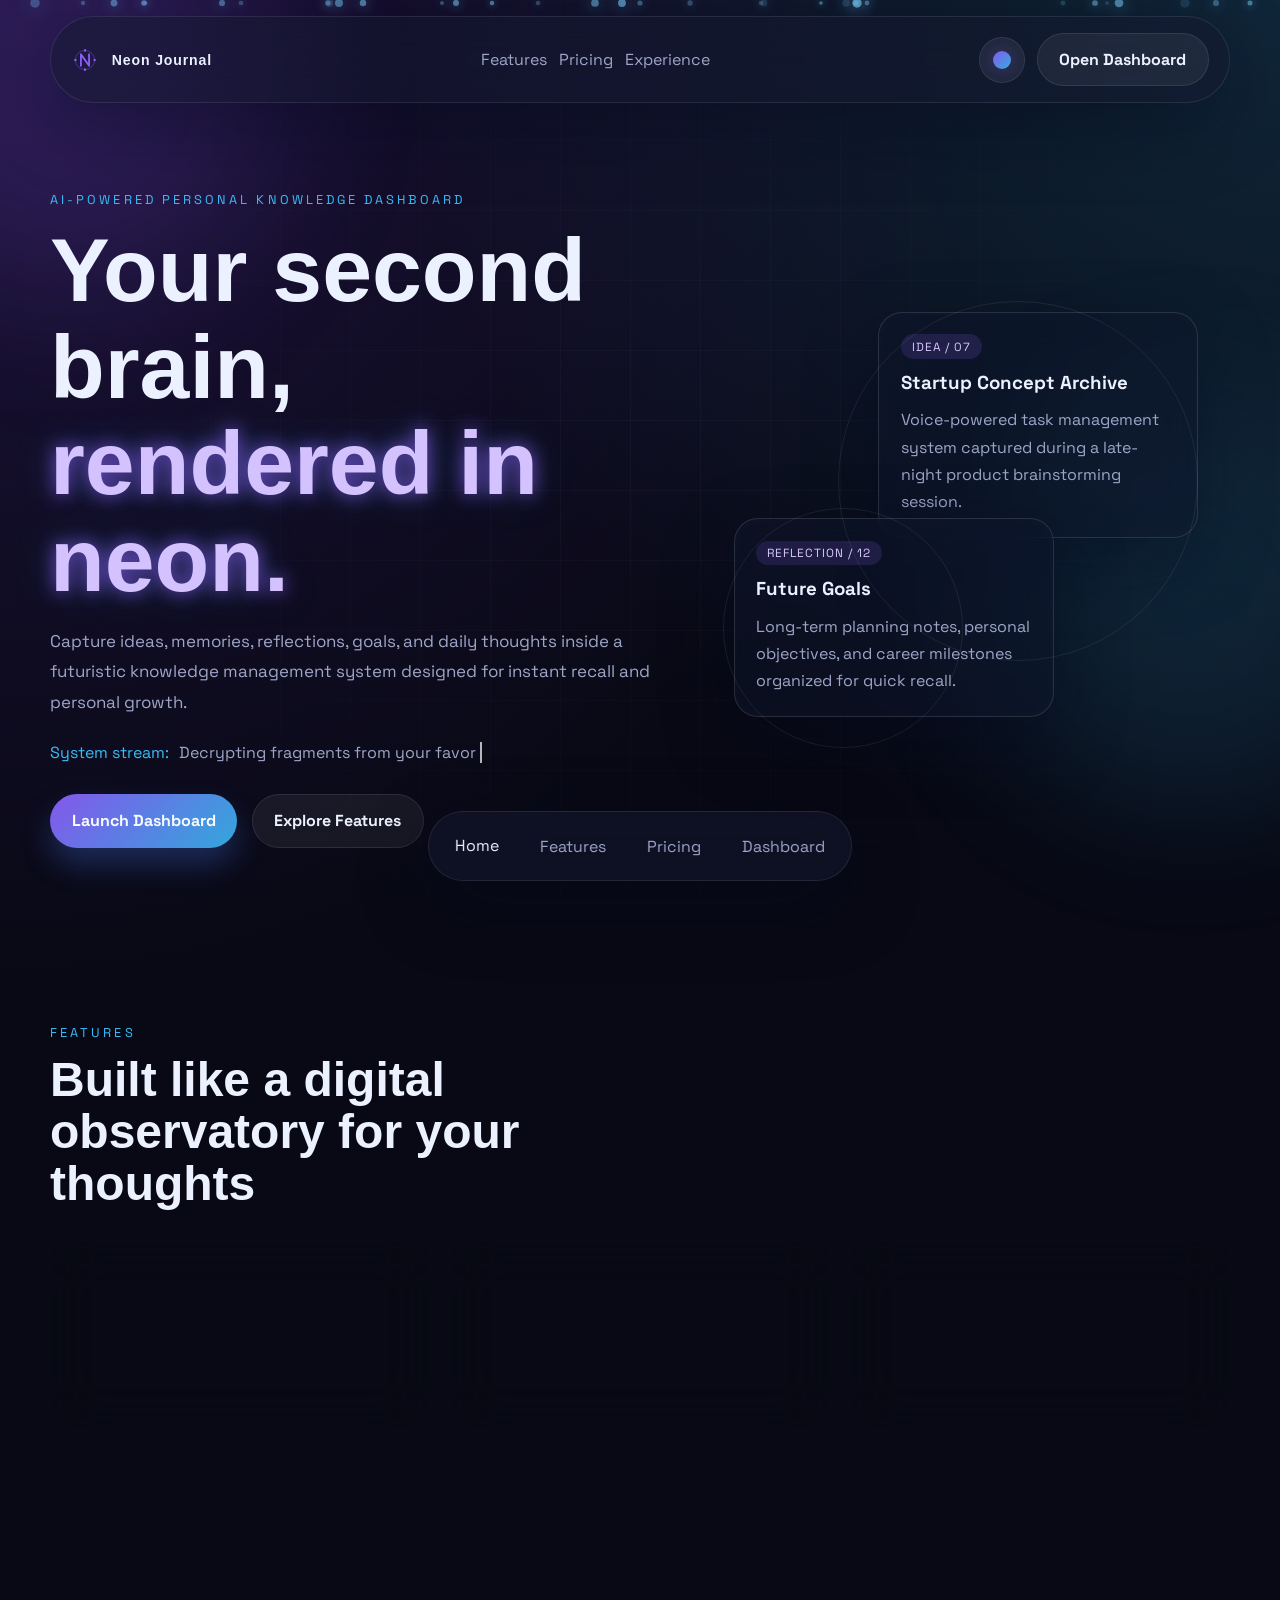
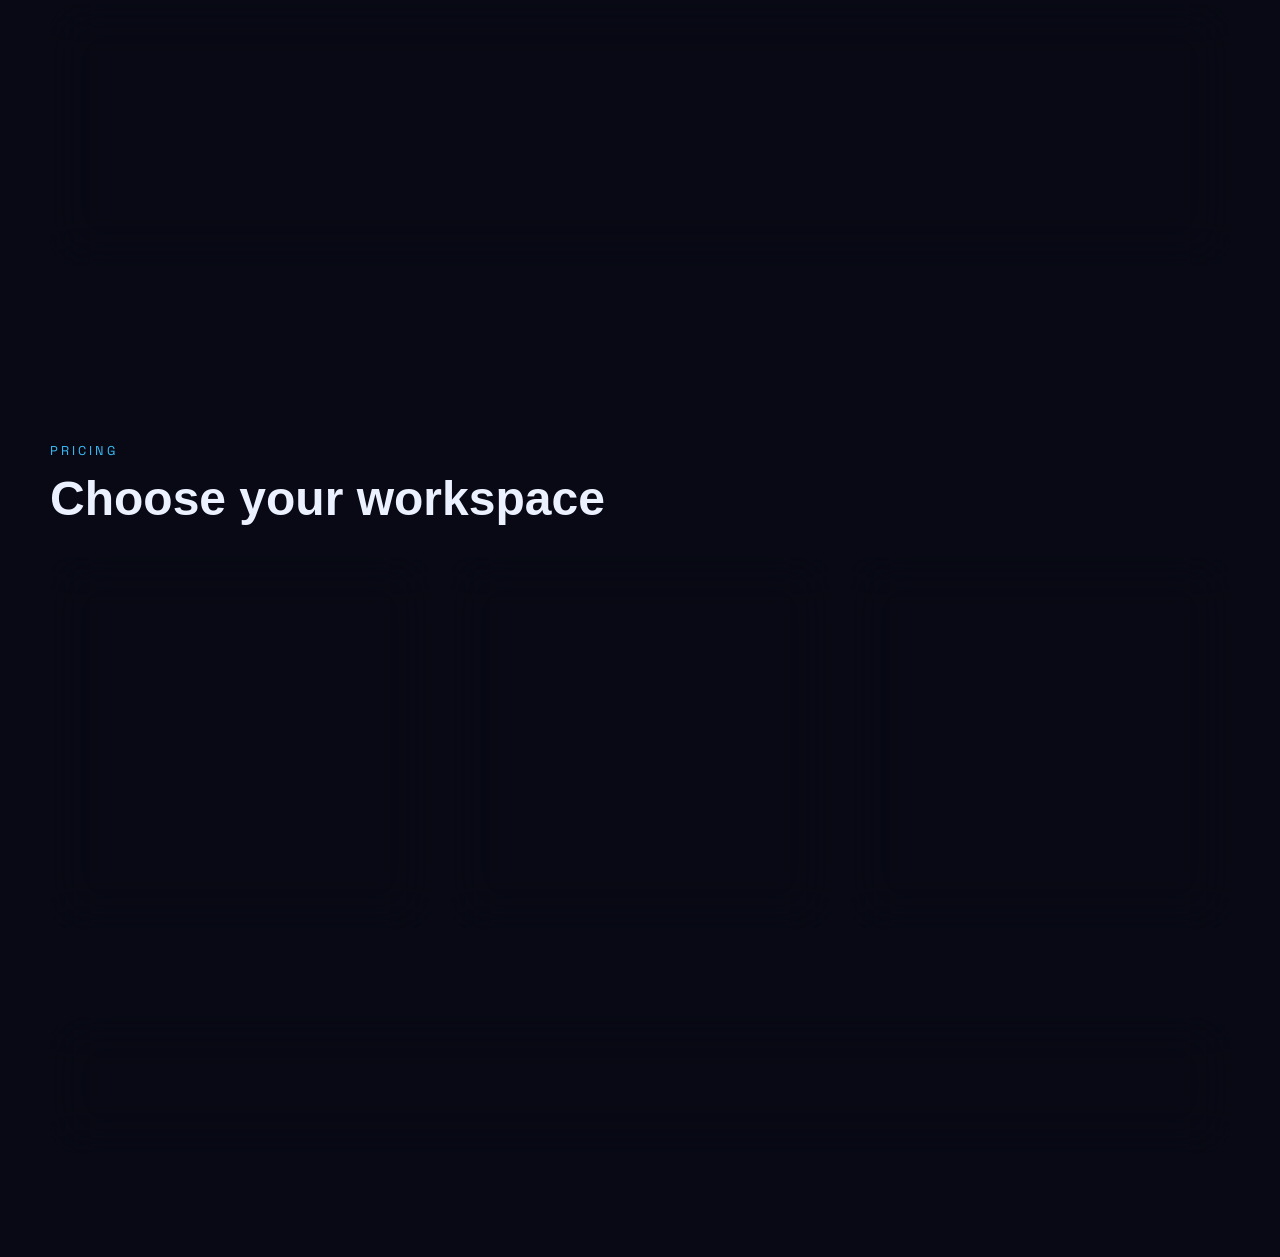
==== commit af7b3544: "bugs fixed" ====
--- a/index.html
+++ b/index.html
@@ -1,371 +1,308 @@
-<!DOCTYPE html>
+<!doctype html>
 <html lang="en">
-<head>
-  <meta charset="UTF-8" />
-  <meta name="viewport" content="width=device-width, initial-scale=1.0" />
-
-  <title>Neon Journal</title>
-
-  <meta
-    name="description"
-    content="A futuristic AI-inspired personal knowledge dashboard for notes, reflections, ideas, and memory tracking."
-  />
-
-  <link rel="preconnect" href="https://fonts.googleapis.com" />
-  <link rel="preconnect" href="https://fonts.gstatic.com" crossorigin />
-
-  <link
-    href="https://fonts.googleapis.com/css2?family=Space+Grotesk:wght@400;500;700&family=Syncopate:wght@400;700&display=swap"
-    rel="stylesheet"
-  />
-
-  <!-- Logo / Favicon -->
-  <link rel="icon" type="image/svg+xml" href="assets/img/logo.svg" />
-
-  <link rel="stylesheet" href="assets/css/main.css" />
-</head>
-
-<body class="theme-dark landing-page">
-  <div class="loader" id="pageLoader" aria-hidden="true">
-    <div class="loader__core"></div>
-    <p class="loader__text">Booting Knowledge System...</p>
-  </div>
-
-  <div class="page-shell">
-    <div class="particles" id="particles"></div>
-
-    <div class="ambient ambient--left"></div>
-    <div class="ambient ambient--right"></div>
-
-    <!-- HEADER -->
-
-    <header class="topbar glass-panel">
-      <a class="brand" href="index.html">
-       <img
-  src="assets/img/logo.svg"
-  alt="Neon Journal Logo"
-  class="brand__logo"
-/>
-        <span class="brand__text">Neon Journal</span>
-      </a>
-
-      <nav class="topbar__nav">
-        <a href="#features">Features</a>
-        <a href="#pricing">Pricing</a>
-        <a href="#experience">Experience</a>
+  <head>
+    <meta charset="UTF-8" />
+    <meta name="viewport" content="width=device-width, initial-scale=1.0" />
+
+    <title>Neon Journal</title>
+
+    <meta
+      name="description"
+      content="A futuristic AI-inspired personal knowledge dashboard for notes, reflections, ideas, and memory tracking."
+    />
+
+    <link rel="preconnect" href="https://fonts.googleapis.com" />
+    <link rel="preconnect" href="https://fonts.gstatic.com" crossorigin />
+
+    <link
+      href="https://fonts.googleapis.com/css2?family=Space+Grotesk:wght@400;500;700&family=Syncopate:wght@400;700&display=swap"
+      rel="stylesheet"
+    />
+
+    <!-- Logo / Favicon -->
+    <link rel="icon" type="image/svg+xml" href="assets/img/logo.svg" />
+
+    <link rel="stylesheet" href="assets/css/main.css" />
+  </head>
+
+  <body class="theme-dark landing-page">
+    <div class="loader" id="pageLoader" aria-hidden="true">
+      <div class="loader__core"></div>
+      <p class="loader__text">Booting Knowledge System...</p>
+    </div>
+
+    <div class="page-shell">
+      <div class="particles" id="particles"></div>
+
+      <div class="ambient ambient--left"></div>
+      <div class="ambient ambient--right"></div>
+
+      <!-- HEADER -->
+
+      <header class="topbar glass-panel">
+        <a class="brand" href="index.html">
+          <img
+            src="assets/img/logo.svg"
+            alt="Neon Journal Logo"
+            class="brand__logo"
+          />
+          <span class="brand__text">Neon Journal</span>
+        </a>
+
+        <nav class="topbar__nav">
+          <a href="#features">Features</a>
+          <a href="#pricing">Pricing</a>
+          <a href="#experience">Experience</a>
+        </nav>
+
+        <div class="topbar__actions">
+          <button
+            class="icon-button theme-toggle"
+            type="button"
+            data-theme-toggle
+            aria-label="Toggle theme"
+          >
+            <span class="theme-toggle__orb"></span>
+          </button>
+
+          <a class="button button--ghost" href="dashboard.html">
+            Open Dashboard
+          </a>
+        </div>
+      </header>
+
+      <!-- MAIN -->
+
+      <main>
+        <!-- HERO -->
+
+        <section class="hero section" id="hero">
+          <div class="hero__content">
+            <p class="eyebrow reveal">
+              AI-Powered Personal Knowledge Dashboard
+            </p>
+
+            <h1 class="hero__title reveal">
+              Your second brain,
+              <span class="hero__title-glow"> rendered in neon. </span>
+            </h1>
+
+            <p class="hero__copy reveal">
+              Capture ideas, memories, reflections, goals, and daily thoughts
+              inside a futuristic knowledge management system designed for
+              instant recall and personal growth.
+            </p>
+
+            <div class="typing-line reveal">
+              <span class="typing-line__label">System stream:</span>
+
+              <span class="typing-line__text" id="landingTyping"></span>
+            </div>
+
+            <div class="hero__actions reveal">
+              <a class="button" href="dashboard.html"> Launch Dashboard </a>
+
+              <a class="button button--ghost" href="#features">
+                Explore Features
+              </a>
+            </div>
+          </div>
+
+          <!-- FLOATING CARDS -->
+
+          <div class="hero__visual reveal">
+            <div class="floating-card floating-card--primary">
+              <span class="floating-card__tag"> Idea / 07 </span>
+
+              <h3>Startup Concept Archive</h3>
+
+              <p>
+                Voice-powered task management system captured during a
+                late-night product brainstorming session.
+              </p>
+            </div>
+
+            <div class="floating-card floating-card--secondary">
+              <span class="floating-card__tag"> Reflection / 12 </span>
+
+              <h3>Future Goals</h3>
+
+              <p>
+                Long-term planning notes, personal objectives, and career
+                milestones organized for quick recall.
+              </p>
+            </div>
+
+            <div class="orbit-ring orbit-ring--one"></div>
+            <div class="orbit-ring orbit-ring--two"></div>
+          </div>
+        </section>
+
+        <!-- FEATURES -->
+
+        <section class="section section--feature" id="features">
+          <div class="section-heading reveal">
+            <p class="eyebrow">Features</p>
+
+            <h2>Built like a digital observatory for your thoughts</h2>
+          </div>
+
+          <div class="feature-grid">
+            <article class="glass-card reveal tilt-card">
+              <h3>Smart Memory Archive</h3>
+
+              <p>
+                Store ideas, reflections, journal entries, and notes inside a
+                searchable personal knowledge vault.
+              </p>
+            </article>
+
+            <article class="glass-card reveal tilt-card">
+              <h3>Mood & Reflection Tracking</h3>
+
+              <p>
+                Organize memories by mood and category to understand personal
+                patterns over time.
+              </p>
+            </article>
+
+            <article class="glass-card reveal tilt-card">
+              <h3>Fast Recall</h3>
+
+              <p>
+                Powerful search and filtering help surface the right note
+                instantly.
+              </p>
+            </article>
+          </div>
+        </section>
+
+        <!-- EXPERIENCE -->
+
+        <section class="section section--experience" id="experience">
+          <div class="experience-panel glass-panel reveal">
+            <div>
+              <p class="eyebrow">Experience</p>
+
+              <h2>A personal dashboard for your thoughts</h2>
+            </div>
+
+            <div class="stat-strip">
+              <div class="stat-chip">
+                <strong>128</strong>
+                <span>Memories Archived</span>
+              </div>
+
+              <div class="stat-chip">
+                <strong>21 Days</strong>
+                <span>Reflection Streak</span>
+              </div>
+
+              <div class="stat-chip">
+                <strong>Instant</strong>
+                <span>Search & Recall</span>
+              </div>
+            </div>
+          </div>
+        </section>
+
+        <!-- PRICING -->
+
+        <section class="section section--pricing" id="pricing">
+          <div class="section-heading reveal">
+            <p class="eyebrow">Pricing</p>
+
+            <h2>Choose your workspace</h2>
+          </div>
+
+          <div class="pricing-grid">
+            <article class="pricing-card glass-card reveal">
+              <p class="pricing-card__tier">Starter</p>
+
+              <h3>Free</h3>
+
+              <p>For capturing ideas and building a daily note-taking habit.</p>
+
+              <ul class="pricing-card__list">
+                <li>25 journal cards</li>
+                <li>Basic search</li>
+                <li>Theme customization</li>
+              </ul>
+
+              <a class="button button--ghost" href="dashboard.html">
+                Start Free
+              </a>
+            </article>
+
+            <article
+              class="pricing-card pricing-card--featured glass-card reveal"
+            >
+              <span class="pricing-card__badge"> Most Popular </span>
+
+              <p class="pricing-card__tier">Personal</p>
+
+              <h3>$12<span>/mo</span></h3>
+
+              <p>
+                Advanced organization tools for creators and productivity
+                enthusiasts.
+              </p>
+
+              <ul class="pricing-card__list">
+                <li>Unlimited entries</li>
+                <li>Advanced search</li>
+                <li>Command palette</li>
+              </ul>
+
+              <a class="button" href="dashboard.html"> Upgrade </a>
+            </article>
+
+            <article class="pricing-card glass-card reveal">
+              <p class="pricing-card__tier">Creator</p>
+
+              <h3>$24<span>/mo</span></h3>
+
+              <p>
+                Premium workspace with insights, analytics, and advanced
+                workflows.
+              </p>
+
+              <ul class="pricing-card__list">
+                <li>Insight dashboard</li>
+                <li>AI-inspired prompts</li>
+                <li>Priority themes</li>
+              </ul>
+
+              <a class="button button--ghost" href="dashboard.html">
+                Go Creator
+              </a>
+            </article>
+          </div>
+        </section>
+      </main>
+
+      <!-- FOOTER -->
+
+      <footer class="footer glass-panel reveal">
+        <div>
+          <p class="eyebrow">Neon Journal</p>
+
+          <h2>Capture. Reflect. Remember.</h2>
+        </div>
+
+        <a class="button" href="dashboard.html"> Open Dashboard </a>
+      </footer>
+
+      <!-- DOCK -->
+
+      <nav class="dock glass-panel">
+        <a href="#hero" class="dock__item active">Home</a>
+        <a href="#features" class="dock__item">Features</a>
+        <a href="#pricing" class="dock__item">Pricing</a>
+        <a href="dashboard.html" class="dock__item">Dashboard</a>
       </nav>
-
-      <div class="topbar__actions">
-        <button
-          class="icon-button theme-toggle"
-          type="button"
-          data-theme-toggle
-          aria-label="Toggle theme"
-        >
-          <span class="theme-toggle__orb"></span>
-        </button>
-
-        <a class="button button--ghost" href="dashboard.html">
-          Open Dashboard
-        </a>
-      </div>
-    </header>
-
-    <!-- MAIN -->
-
-    <main>
-
-      <!-- HERO -->
-
-      <section class="hero section" id="hero">
-        <div class="hero__content">
-
-          <p class="eyebrow reveal">
-            AI-Powered Personal Knowledge Dashboard
-          </p>
-
-          <h1 class="hero__title reveal">
-            Your second brain,
-            <span class="hero__title-glow">
-              rendered in neon.
-            </span>
-          </h1>
-
-          <p class="hero__copy reveal">
-            Capture ideas, memories, reflections, goals, and daily thoughts
-            inside a futuristic knowledge management system designed for
-            instant recall and personal growth.
-          </p>
-
-          <div class="typing-line reveal">
-            <span class="typing-line__label">System stream:</span>
-
-            <span
-              class="typing-line__text"
-              id="landingTyping"
-            ></span>
-          </div>
-
-          <div class="hero__actions reveal">
-            <a class="button" href="dashboard.html">
-              Launch Dashboard
-            </a>
-
-            <a class="button button--ghost" href="#features">
-              Explore Features
-            </a>
-          </div>
-        </div>
-
-        <!-- FLOATING CARDS -->
-
-        <div class="hero__visual reveal">
-
-          <div class="floating-card floating-card--primary">
-            <span class="floating-card__tag">
-              Idea / 07
-            </span>
-
-            <h3>Startup Concept Archive</h3>
-
-            <p>
-              Voice-powered task management system captured during a late-night
-              product brainstorming session.
-            </p>
-          </div>
-
-          <div class="floating-card floating-card--secondary">
-            <span class="floating-card__tag">
-              Reflection / 12
-            </span>
-
-            <h3>Future Goals</h3>
-
-            <p>
-              Long-term planning notes, personal objectives, and career
-              milestones organized for quick recall.
-            </p>
-          </div>
-
-          <div class="orbit-ring orbit-ring--one"></div>
-          <div class="orbit-ring orbit-ring--two"></div>
-
-        </div>
-      </section>
-
-      <!-- FEATURES -->
-
-      <section class="section section--feature" id="features">
-
-        <div class="section-heading reveal">
-          <p class="eyebrow">Features</p>
-
-          <h2>
-            Built like a digital observatory for your thoughts
-          </h2>
-        </div>
-
-        <div class="feature-grid">
-
-          <article class="glass-card reveal tilt-card">
-            <h3>Smart Memory Archive</h3>
-
-            <p>
-              Store ideas, reflections, journal entries, and notes inside
-              a searchable personal knowledge vault.
-            </p>
-          </article>
-
-          <article class="glass-card reveal tilt-card">
-            <h3>Mood & Reflection Tracking</h3>
-
-            <p>
-              Organize memories by mood and category to understand
-              personal patterns over time.
-            </p>
-          </article>
-
-          <article class="glass-card reveal tilt-card">
-            <h3>Fast Recall</h3>
-
-            <p>
-              Powerful search and filtering help surface the right note
-              instantly.
-            </p>
-          </article>
-
-        </div>
-      </section>
-
-      <!-- EXPERIENCE -->
-
-      <section
-        class="section section--experience"
-        id="experience"
-      >
-        <div class="experience-panel glass-panel reveal">
-
-          <div>
-            <p class="eyebrow">Experience</p>
-
-            <h2>
-              A personal dashboard for your thoughts
-            </h2>
-          </div>
-
-          <div class="stat-strip">
-
-            <div class="stat-chip">
-              <strong>128</strong>
-              <span>Memories Archived</span>
-            </div>
-
-            <div class="stat-chip">
-              <strong>21 Days</strong>
-              <span>Reflection Streak</span>
-            </div>
-
-            <div class="stat-chip">
-              <strong>Instant</strong>
-              <span>Search & Recall</span>
-            </div>
-
-          </div>
-        </div>
-      </section>
-
-      <!-- PRICING -->
-
-      <section
-        class="section section--pricing"
-        id="pricing"
-      >
-
-        <div class="section-heading reveal">
-          <p class="eyebrow">Pricing</p>
-
-          <h2>Choose your workspace</h2>
-        </div>
-
-        <div class="pricing-grid">
-
-          <article class="pricing-card glass-card reveal">
-
-            <p class="pricing-card__tier">
-              Starter
-            </p>
-
-            <h3>Free</h3>
-
-            <p>
-              For capturing ideas and building a daily note-taking habit.
-            </p>
-
-            <ul class="pricing-card__list">
-              <li>25 journal cards</li>
-              <li>Basic search</li>
-              <li>Theme customization</li>
-            </ul>
-
-            <a
-              class="button button--ghost"
-              href="dashboard.html"
-            >
-              Start Free
-            </a>
-
-          </article>
-
-          <article
-            class="pricing-card pricing-card--featured glass-card reveal"
-          >
-
-            <span class="pricing-card__badge">
-              Most Popular
-            </span>
-
-            <p class="pricing-card__tier">
-              Personal
-            </p>
-
-            <h3>$12<span>/mo</span></h3>
-
-            <p>
-              Advanced organization tools for creators and productivity enthusiasts.
-            </p>
-
-            <ul class="pricing-card__list">
-              <li>Unlimited entries</li>
-              <li>Advanced search</li>
-              <li>Command palette</li>
-            </ul>
-
-            <a class="button" href="dashboard.html">
-              Upgrade
-            </a>
-
-          </article>
-
-          <article class="pricing-card glass-card reveal">
-
-            <p class="pricing-card__tier">
-              Creator
-            </p>
-
-            <h3>$24<span>/mo</span></h3>
-
-            <p>
-              Premium workspace with insights, analytics, and advanced workflows.
-            </p>
-
-            <ul class="pricing-card__list">
-              <li>Insight dashboard</li>
-              <li>AI-inspired prompts</li>
-              <li>Priority themes</li>
-            </ul>
-
-            <a
-              class="button button--ghost"
-              href="dashboard.html"
-            >
-              Go Creator
-            </a>
-
-          </article>
-
-        </div>
-      </section>
-
-    </main>
-
-    <!-- FOOTER -->
-
-    <footer class="footer glass-panel reveal">
-      <div>
-        <p class="eyebrow">
-          Neon Journal
-        </p>
-
-        <h2>
-          Capture. Reflect. Remember.
-        </h2>
-      </div>
-
-      <a class="button" href="dashboard.html">
-        Open Dashboard
-      </a>
-    </footer>
-
-    <!-- DOCK -->
-
-    <nav class="dock glass-panel">
-      <a href="#hero" class="dock__item active">Home</a>
-      <a href="#features" class="dock__item">Features</a>
-      <a href="#pricing" class="dock__item">Pricing</a>
-      <a href="dashboard.html" class="dock__item">Dashboard</a>
-    </nav>
-  </div>
-
-  <script src="assets/js/landing.js"></script>
-</body>
-</html>+    </div>
+
+    <script src="assets/js/landing.js"></script>
+  </body>
+</html>
